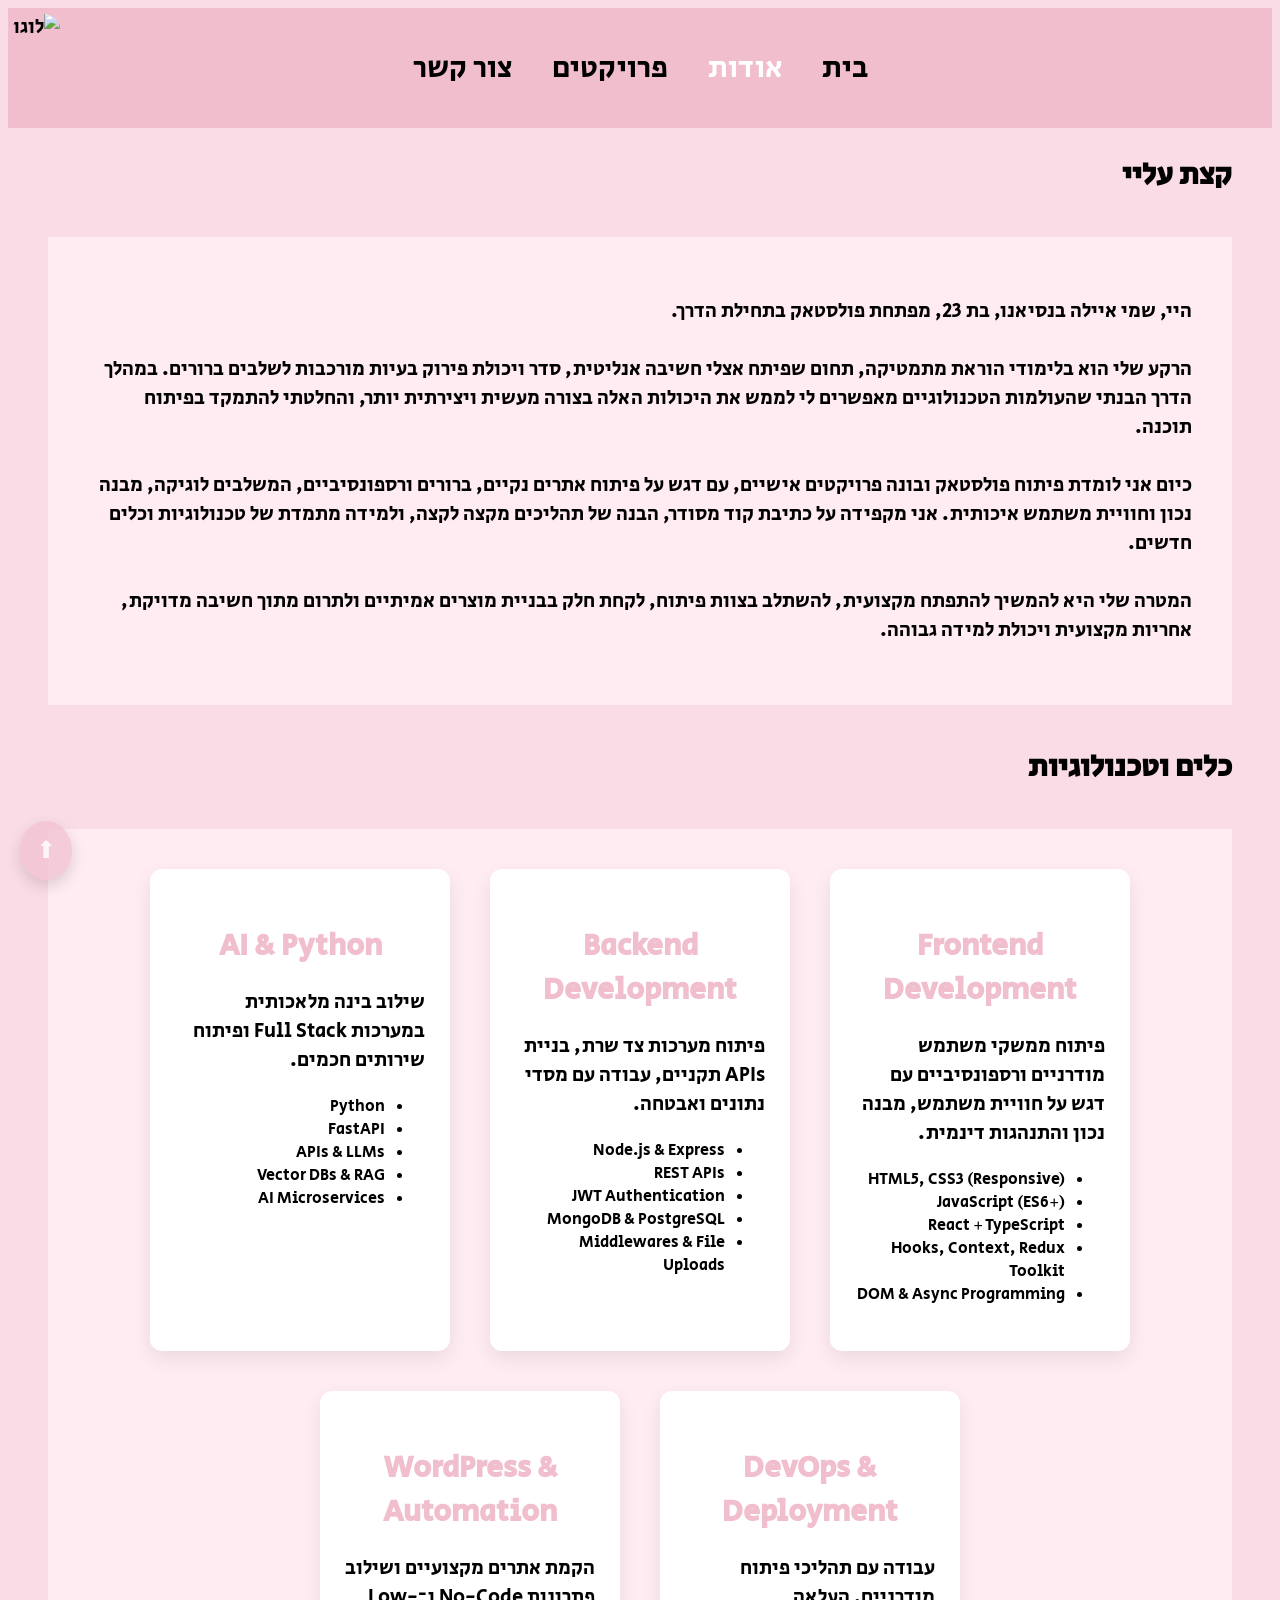
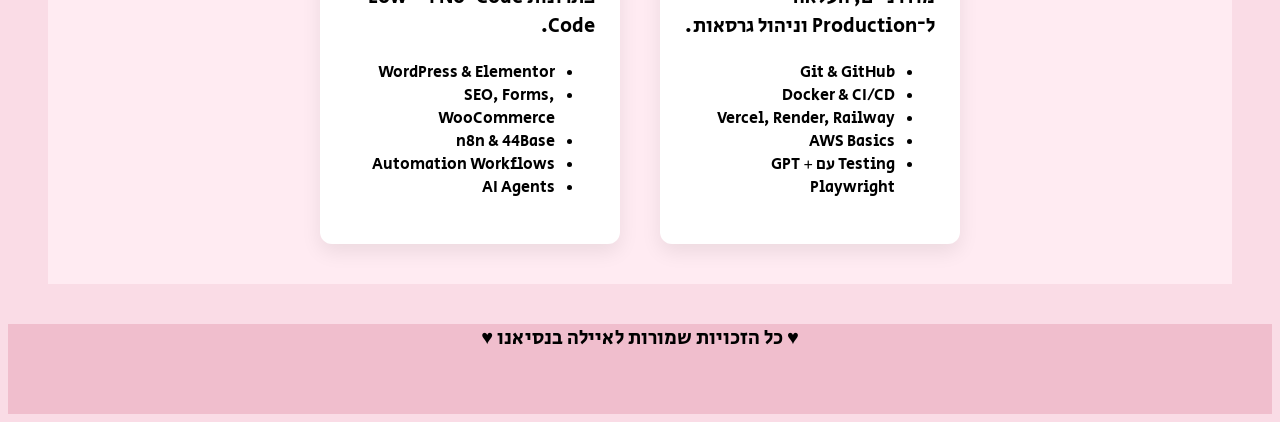
==== practice/aboutpage.html @ 22125633 "project" ====
<!DOCTYPE html>
<html lang="en">
<head>
    <meta charset="UTF-8">
    <meta name="viewport" content="width=device-width, initial-scale=1.0">
    <title>portfolio</title>
    <link rel="stylesheet" href="style.css">
</head>
<body id="top">
    <header>
        <input type="checkbox" id="menu-toggle">
        <label for="menu-toggle" class="menu-icon">☰</label>

        <nav class="main-nav">
            <ul>
                <li><a href="http://127.0.0.1:5500/practice/index.html">בית</a></li>
                <li><a href="http://127.0.0.1:5500/practice/aboutpage.html" class="Current-page">אודות</a></li>
                <li><a href="http://127.0.0.1:5500/practice/projectspage.html">פרויקטים</a></li>
                <li><a href="http://127.0.0.1:5500/practice/contactpage.html">צור קשר</a></li>
            </ul>
        </nav>
        <div class="logo">
            <img src="./media/logo.png" alt="לוגו">
        </div>
    </header>


    <main>
    <h2>קצת עליי</h2>
    <section  class="about-section aboutpage section">

        <div>
            <p>
                היי, שמי איילה בנסיאנו, בת 23, מפתחת פולסטאק בתחילת הדרך.
                <br><br>
                הרקע שלי הוא בלימודי הוראת מתמטיקה, תחום שפיתח אצלי חשיבה אנליטית, סדר ויכולת פירוק בעיות מורכבות לשלבים ברורים. במהלך הדרך הבנתי שהעולמות הטכנולוגיים מאפשרים לי לממש את היכולות האלה בצורה מעשית ויצירתית יותר, והחלטתי להתמקד בפיתוח תוכנה.
                <br><br>
                כיום אני לומדת פיתוח פולסטאק ובונה פרויקטים אישיים, עם דגש על פיתוח אתרים נקיים, ברורים ורספונסיביים, המשלבים לוגיקה, מבנה נכון וחוויית משתמש איכותית. אני מקפידה על כתיבת קוד מסודר, הבנה של תהליכים מקצה לקצה, ולמידה מתמדת של טכנולוגיות וכלים חדשים.
                <br><br>
                המטרה שלי היא להמשיך להתפתח מקצועית, להשתלב בצוות פיתוח, לקחת חלק בבניית מוצרים אמיתיים ולתרום מתוך חשיבה מדויקת, אחריות מקצועית ויכולת למידה גבוהה.
            </p>
        </div>
    </section>

    <h2>כלים וטכנולוגיות</h2>
    <section class="skills-section section">

            <div class="skill-card">
                <h3>Frontend Development</h3>
                <p>
                    פיתוח ממשקי משתמש מודרניים ורספונסיביים עם דגש על חוויית משתמש,
                    מבנה נכון והתנהגות דינמית.
                </p>
                <ul>
                    <li>HTML5, CSS3 (Responsive)</li>
                    <li>JavaScript (ES6+)</li>
                    <li>React + TypeScript</li>
                    <li>Hooks, Context, Redux Toolkit</li>
                    <li>DOM & Async Programming</li>
                </ul>
            </div>

            <div class="skill-card">
                <h3>Backend Development</h3>
                <p>
                    פיתוח מערכות צד שרת, בניית APIs תקניים,
                    עבודה עם מסדי נתונים ואבטחה.
                </p>
                <ul>
                    <li>Node.js & Express</li>
                    <li>REST APIs</li>
                    <li>JWT Authentication</li>
                    <li>MongoDB & PostgreSQL</li>
                    <li>Middlewares & File Uploads</li>
                </ul>
            </div>

            <div class="skill-card">
                <h3>AI & Python</h3>
                <p>
                    שילוב בינה מלאכותית במערכות Full Stack
                    ופיתוח שירותים חכמים.
                </p>
                <ul>
                    <li>Python</li>
                    <li>FastAPI</li>
                    <li>APIs & LLMs</li>
                    <li>Vector DBs & RAG</li>
                    <li>AI Microservices</li>
                </ul>
            </div>

            <div class="skill-card">
                <h3>DevOps & Deployment</h3>
                <p>
                    עבודה עם תהליכי פיתוח מודרניים,
                    העלאה ל־Production וניהול גרסאות.
                </p>
                <ul>
                    <li>Git & GitHub</li>
                    <li>Docker & CI/CD</li>
                    <li>Vercel, Render, Railway</li>
                    <li>AWS Basics</li>
                    <li>Testing עם GPT + Playwright</li>
                </ul>
            </div>

            <div class="skill-card">
                <h3>WordPress & Automation</h3>
                <p>
                    הקמת אתרים מקצועיים ושילוב פתרונות
                    No-Code ו־Low-Code.
                </p>
                <ul>
                    <li>WordPress & Elementor</li>
                    <li>SEO, Forms, WooCommerce</li>
                    <li>n8n & 44Base</li>
                    <li>Automation Workflows</li>
                    <li>AI Agents</li>
                </ul>
            </div>

    </section>

    
    </main>
  

<footer>
        <p>♥ כל הזכויות שמורות לאיילה בנסיאנו ♥</p>
</footer>

<a href="#top" class="back-to-top">⬆</a>

</body>
</html>
---- practice/style.css ----
@import url('https://fonts.googleapis.com/css2?family=Secular+One&display=swap');

html {
    scroll-behavior: smooth;
}

body {
    direction: rtl;
    background-color: rgb(250, 220, 230);
    color: black;
    font-size: 20px;
    font-family: "Secular One", sans-serif;
}

a {
    text-decoration: none;
    color: black;
    font-size: 20px;
}

header {
    display: flex;
    justify-content: center; 
    align-items: center;
    position: relative;
    height: 120px;
    background-color: rgb(240, 190, 205);
}

nav ul {
    display: flex;
    gap: 40px;
    list-style: none;
    margin: 0;
    padding: 0;
}

nav a {
    font-size: 30px;
}

.Current-page {
    color: white;
}

.logo {
    position: absolute;
    left: 5px;
    top: 5px;
}

.logo img {
    width: 110px;
    border-radius: 50%;
}

#menu-toggle {
    display: none;
}

.menu-icon {
    display: none;
    user-select: none;

}

.main-nav ul {
    list-style: none;
    display: flex;
    gap: 40px;
    justify-content: center;
}

h1 {
    font-size: 40px;
    text-align: center;
    padding-top: 40px;
}

h2 {
    font-size: 30px;
    margin-right: 40px;
}

h3 {
    font-size: 30px;
    text-align: center;

}

h4 {
    font-size: 28px;
}

.about-section {
    display: flex;
    justify-content: center;
    gap: 15px;
    background-color: rgb(255, 235, 242);
    padding: 40px;
    margin: 40px;
}
.about-section img {
    width: 200px;
    height: 200px;
    border-radius: 50%;
}

.skills-section {
    display: flex;
    flex-wrap: wrap;
    justify-content: center;
    gap: 40px;
    background-color: rgb(255, 235, 242);
    padding: 40px;
    margin: 40px;
}

.skill-card {
    width: 250px;
    background-color: white;
    padding: 25px;
    border-radius: 12px;
    box-shadow: 0 8px 20px rgba(0,0,0,0.08);
}

.skill-card:hover {
    transform: translateY(-5px);
    box-shadow: 0 12px 28px rgba(0,0,0,0.15);
}

.skill-card h3 {
    margin-bottom: 10px;
    color: rgb(240, 190, 205);
}

.skill-card li {
    font-size: 16px;
}

.projects-section {
    display: flex;
    flex-wrap: wrap;
    justify-content: center;
    gap: 15px;
    background-color: rgb(255, 235, 242);
    padding: 40px;
    margin: 40px;
}

.project-card {
    width: 250px;
    background-color: white;
    padding: 25px;
    border-radius: 12px;
    box-shadow: 0 8px 20px rgba(0,0,0,0.08);
}

.project-card:hover {
    transform: translateY(-5px);
    box-shadow: 0 12px 28px rgba(0,0,0,0.15);
}

.project-card img {
    width: 100%;
    height: 250px;
    border-radius: 12px;
}

.project-card a {
    margin-bottom: 10px;
    color: rgb(240, 190, 205); 
}

.link-to-projectspage {
    width: 100%;
    text-align: center;
    margin-top: 20px;
}

.contact-section {
    background-color: rgb(255, 235, 242);
    padding: 40px;
    margin: 40px;
    text-align: center;
}

.contact-form {
    border: 5px dashed rgb(240, 190, 205);
    width: 400px;
    max-width: 90%;
    margin: 0 auto;
    margin-top: 40px;
    padding: 70px 10px;
    background-color: rgb(255, 241, 246);
    color: rgb(240, 190, 205);
}

.contact-form input ,.contact-form textarea {
    width: 60%;
    border-radius: 4px;
    margin: 10px 0;
    padding: 10px;
    border: 3px solid rgb(240, 190, 205);
    font-size: 16px;
    box-sizing: border-box;
    font-family: "Secular One", sans-serif;
}

button {
    width: 20%;
    font-size: 18px;
    padding: 8px;
    background-color: rgb(240, 190, 205);
    color: white;
    border: 0;
    border-radius: 5px;
}

.contact-icons {
    list-style: none;
    display: flex;
    justify-content: center;
    gap: 30px;
    padding: 30px 0;
}

footer {
    height: 90px;
    width: 100%;
    background-color: rgb(240, 190, 205);
    color: black;
    text-align: center;
    font-size: 20px;
}

.back-to-top {
    position: fixed;
    bottom: 20px;
    left: 20px;
    background-color: rgb(240, 190, 205);
    color: white;
    padding: 12px 16px;
    border-radius: 50%;
    text-decoration: none;
    font-size: 24px;
    box-shadow: 0 6px 16px rgba(0,0,0,0.2);
    opacity: 0.7;
    transition: background-color 0.3s, transform 0.3s, opacity 0.3s;
    z-index: 1000;
}

.back-to-top:hover {
    background-color: rgb(220, 160, 185);
    transform: translateY(-3px);
    opacity: 1;
}


@media (max-width: 768px) {

.menu-icon {
    display: block;
    font-size: 30px;
    cursor: pointer;
    position: absolute;
    right: 20px;
    top: 20px;
    z-index: 1001;
}

.main-nav {
    position: fixed;
    top: 0;
    right: -250px;
    width: 250px;
    height: 100vh;
    background-color: rgb(240, 190, 205);
    transition: right 0.3s ease;
}

.main-nav ul {
    flex-direction: column;
    padding: 80px 20px;
    gap: 25px;
}

#menu-toggle:checked + .menu-icon + .main-nav {
    right: 0;
}

.section {
    margin-left: 0;
    margin-right: 0;
}

h1,h2 {
    margin-right: 0;
    text-align: center;
}

.about-section {
    flex-wrap: wrap;
}
}
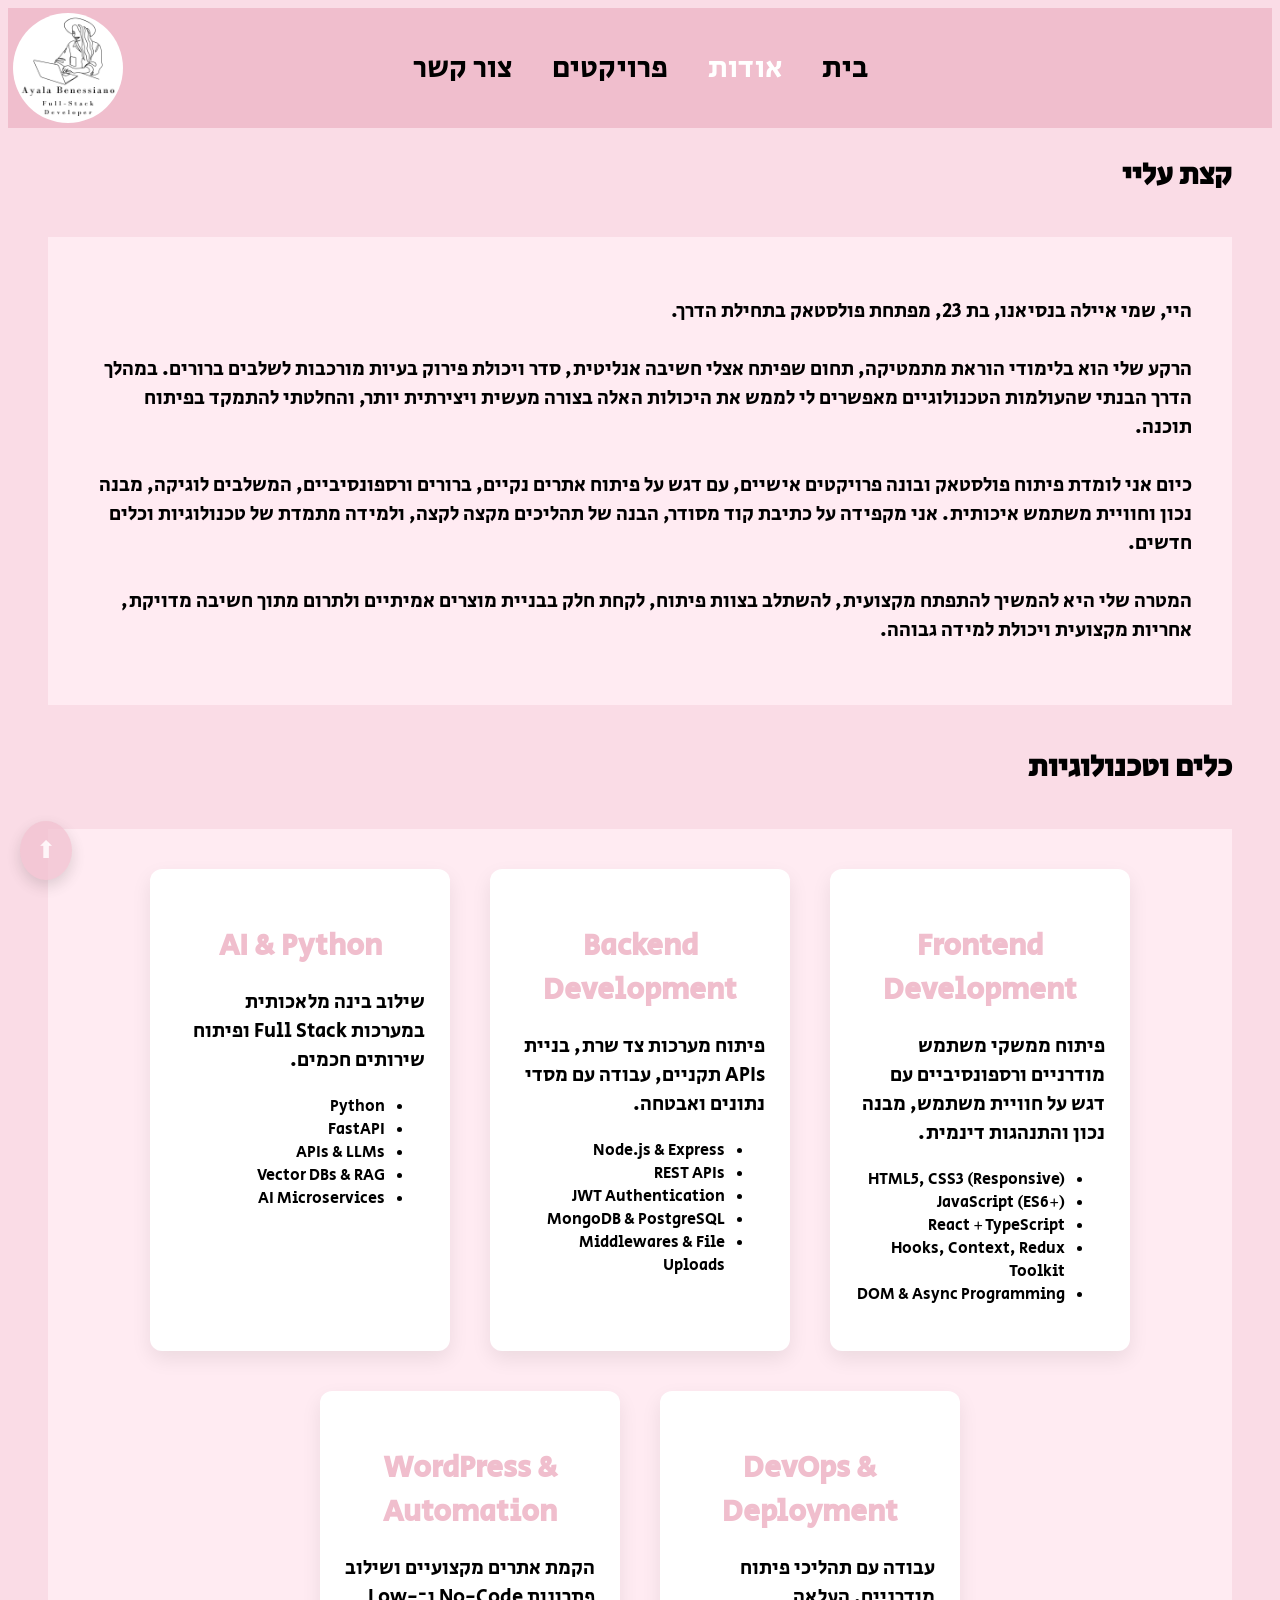
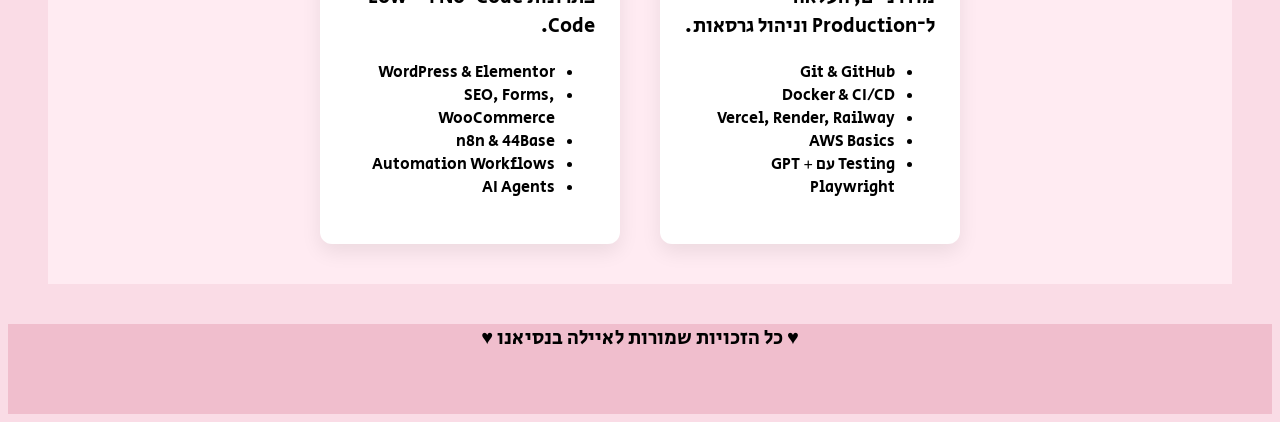
==== commit 8a0891e5: "project" ====
--- a/practice/aboutpage.html
+++ b/practice/aboutpage.html
@@ -14,10 +14,10 @@
 
         <nav class="main-nav">
             <ul>
-                <li><a href="http://127.0.0.1:5500/practice/index.html">בית</a></li>
-                <li><a href="http://127.0.0.1:5500/practice/aboutpage.html" class="Current-page">אודות</a></li>
-                <li><a href="http://127.0.0.1:5500/practice/projectspage.html">פרויקטים</a></li>
-                <li><a href="http://127.0.0.1:5500/practice/contactpage.html">צור קשר</a></li>
+                <li><a href="index.html">בית</a></li>
+                <li><a href="aboutpage.html" class="Current-page">אודות</a></li>
+                <li><a href="projectspage.html">פרויקטים</a></li>
+                <li><a href="contactpage.html">צור קשר</a></li>
             </ul>
         </nav>
         <div class="logo">
